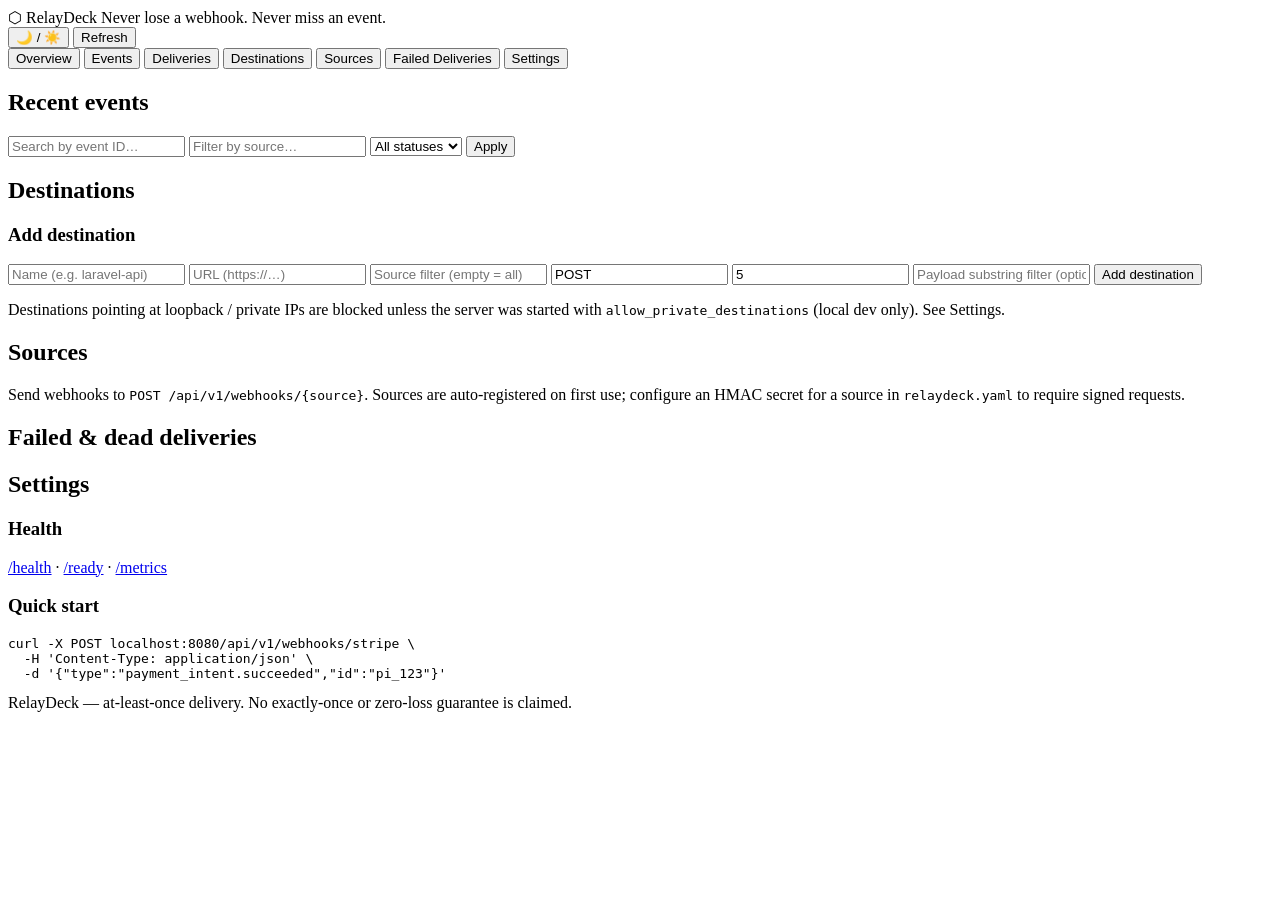
==== web/templates/index.html @ 89ca84b9 "RelayDeck v0.1.0: add web/templates/index.html" ====
<!DOCTYPE html>
<html lang="en">
<head>
<meta charset="utf-8">
<meta name="viewport" content="width=device-width, initial-scale=1">
<title>RelayDeck — Webhook Gateway</title>
<link rel="stylesheet" href="/static/style.css">
</head>
<body>
<header class="topbar">
  <div class="brand">⬡ RelayDeck <span class="tag">Never lose a webhook. Never miss an event.</span></div>
  <div class="top-actions">
    <button id="themeBtn" title="Toggle theme">🌙 / ☀️</button>
    <button id="refreshBtn">Refresh</button>
  </div>
</header>
<nav class="tabs" id="tabs">
  <button data-tab="overview" class="active">Overview</button>
  <button data-tab="events">Events</button>
  <button data-tab="deliveries">Deliveries</button>
  <button data-tab="destinations">Destinations</button>
  <button data-tab="sources">Sources</button>
  <button data-tab="failed">Failed Deliveries</button>
  <button data-tab="settings">Settings</button>
</nav>
<main>
  <section id="tab-overview" class="tab active">
    <div class="cards" id="statCards"></div>
    <h2>Recent events</h2>
    <div id="recentEvents" class="table-wrap"></div>
  </section>
  <section id="tab-events" class="tab">
    <div class="filters">
      <input id="searchEvent" placeholder="Search by event ID…">
      <input id="filterSource" placeholder="Filter by source…">
      <select id="filterStatus"><option value="">All statuses</option><option>delivered</option><option>pending</option><option>in_progress</option><option>failed</option><option>dead</option></select>
      <button id="applyFilters">Apply</button>
    </div>
    <div id="eventsTable" class="table-wrap"></div>
    <div id="eventDetail" class="detail"></div>
  </section>
  <section id="tab-deliveries" class="tab">
    <div id="deliveriesTable" class="table-wrap"></div>
  </section>
  <section id="tab-destinations" class="tab">
    <h2>Destinations</h2>
    <div id="destinationsList"></div>
    <h3>Add destination</h3>
    <form id="destForm" class="form">
      <input name="name" placeholder="Name (e.g. laravel-api)" required>
      <input name="url" placeholder="URL (https://…)" required>
      <input name="source_filter" placeholder="Source filter (empty = all)">
      <input name="method" placeholder="Method (POST)" value="POST">
      <input name="max_retries" type="number" placeholder="Max retries (5)" value="5">
      <input name="filter_substring" placeholder="Payload substring filter (optional)">
      <button type="submit">Add destination</button>
    </form>
    <p class="hint">Destinations pointing at loopback / private IPs are blocked unless the server was started with <code>allow_private_destinations</code> (local dev only). See Settings.</p>
  </section>
  <section id="tab-sources" class="tab">
    <h2>Sources</h2>
    <p class="hint">Send webhooks to <code>POST /api/v1/webhooks/{source}</code>. Sources are auto-registered on first use; configure an HMAC secret for a source in <code>relaydeck.yaml</code> to require signed requests.</p>
    <div id="sourcesList"></div>
  </section>
  <section id="tab-failed" class="tab">
    <h2>Failed &amp; dead deliveries</h2>
    <div id="failedTable" class="table-wrap"></div>
  </section>
  <section id="tab-settings" class="tab">
    <h2>Settings</h2>
    <div id="settingsBox" class="detail"></div>
    <h3>Health</h3>
    <p><a href="/health" target="_blank" rel="noopener">/health</a> · <a href="/ready" target="_blank" rel="noopener">/ready</a> · <a href="/metrics" target="_blank" rel="noopener">/metrics</a></p>
    <h3>Quick start</h3>
    <pre>curl -X POST localhost:8080/api/v1/webhooks/stripe \
  -H 'Content-Type: application/json' \
  -d '{"type":"payment_intent.succeeded","id":"pi_123"}'</pre>
  </section>
</main>
<footer>RelayDeck — at-least-once delivery. No exactly-once or zero-loss guarantee is claimed.</footer>
<script src="/static/app.js"></script>
</body>
</html>
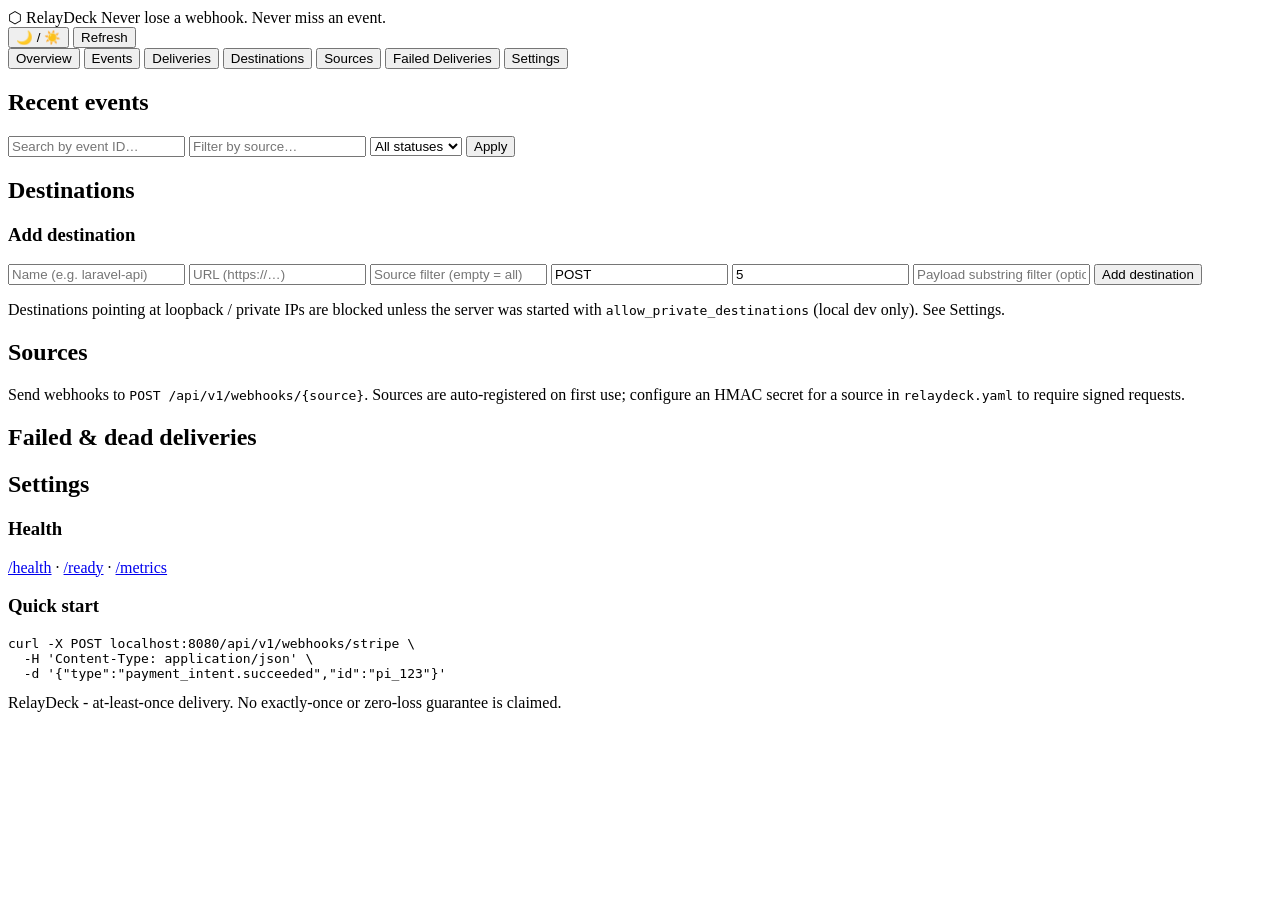
==== commit 4d744c8f: "RelayDeck hosted Phase 1: multi-tenant workspaces, auth, plans, Stripe billing code" ====
--- a/web/templates/index.html
+++ b/web/templates/index.html
@@ -3,7 +3,7 @@
 <head>
 <meta charset="utf-8">
 <meta name="viewport" content="width=device-width, initial-scale=1">
-<title>RelayDeck — Webhook Gateway</title>
+<title>RelayDeck - Webhook Gateway</title>
 <link rel="stylesheet" href="/static/style.css">
 </head>
 <body>
@@ -77,7 +77,7 @@
   -d '{"type":"payment_intent.succeeded","id":"pi_123"}'</pre>
   </section>
 </main>
-<footer>RelayDeck — at-least-once delivery. No exactly-once or zero-loss guarantee is claimed.</footer>
+<footer>RelayDeck - at-least-once delivery. No exactly-once or zero-loss guarantee is claimed.</footer>
 <script src="/static/app.js"></script>
 </body>
 </html>
